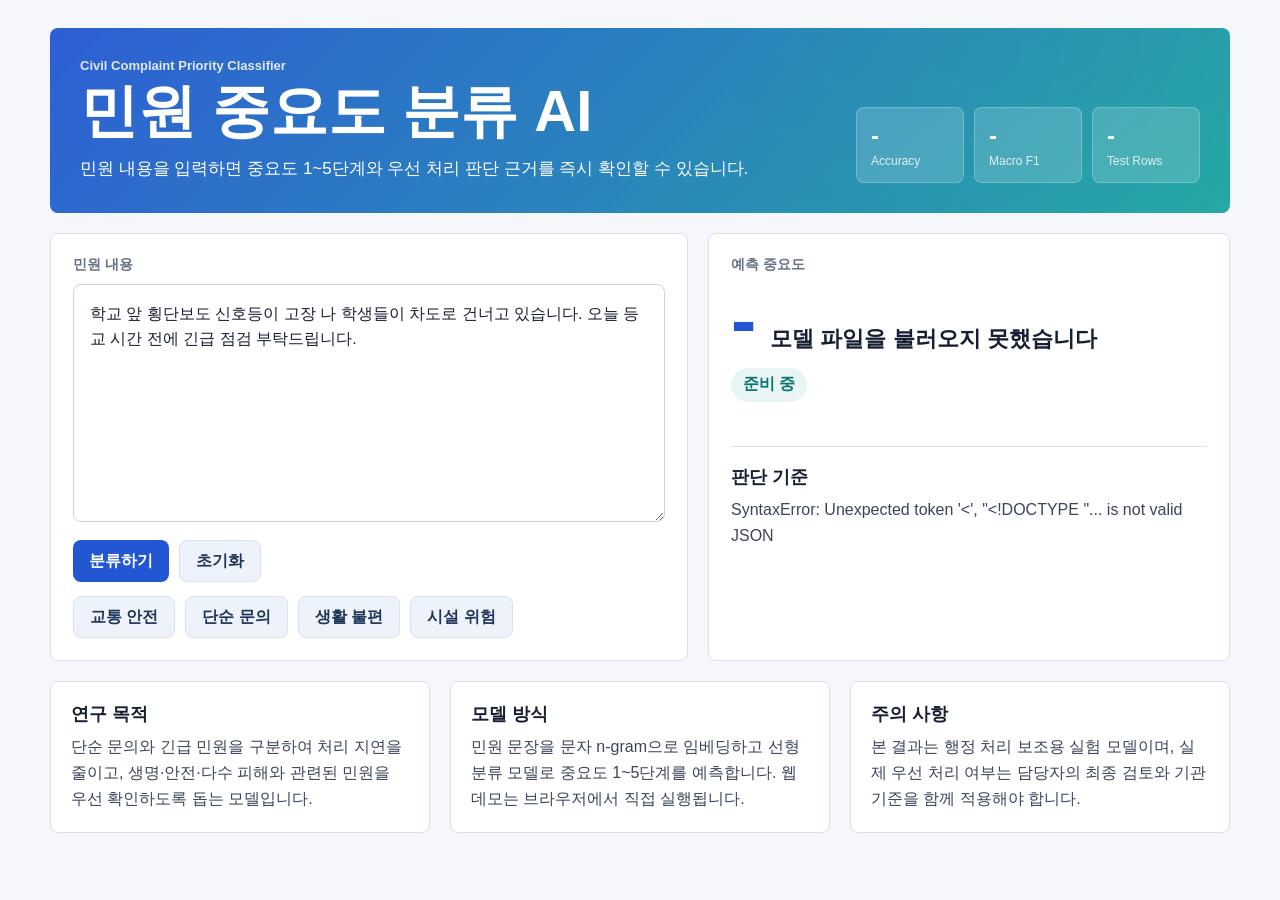
==== web/index.html @ fb6d1171 "Build complaint priority classifier project" ====
<!doctype html>
<html lang="ko">
  <head>
    <meta charset="utf-8" />
    <meta name="viewport" content="width=device-width, initial-scale=1" />
    <title>민원 중요도 분류 AI</title>
    <link rel="stylesheet" href="styles.css" />
  </head>
  <body>
    <main class="shell">
      <section class="hero" aria-labelledby="page-title">
        <div>
          <p class="eyebrow">Civil Complaint Priority Classifier</p>
          <h1 id="page-title">민원 중요도 분류 AI</h1>
          <p class="summary">
            민원 내용을 입력하면 중요도 1~5단계와 우선 처리 판단 근거를 즉시 확인할 수 있습니다.
          </p>
        </div>
        <div class="metric-strip" aria-label="모델 성능 요약">
          <div>
            <strong id="metric-accuracy">-</strong>
            <span>Accuracy</span>
          </div>
          <div>
            <strong id="metric-f1">-</strong>
            <span>Macro F1</span>
          </div>
          <div>
            <strong id="metric-rows">-</strong>
            <span>Test Rows</span>
          </div>
        </div>
      </section>

      <section class="workspace" aria-label="민원 분류 테스트">
        <div class="input-pane">
          <label for="complaint-text">민원 내용</label>
          <textarea id="complaint-text" rows="8">학교 앞 횡단보도 신호등이 고장 나 학생들이 차도로 건너고 있습니다. 오늘 등교 시간 전에 긴급 점검 부탁드립니다.</textarea>
          <div class="actions">
            <button id="predict-button" type="button">분류하기</button>
            <button class="ghost" id="clear-button" type="button">초기화</button>
          </div>
          <div class="examples" aria-label="예시 민원">
            <button type="button" data-example="도로 중앙분리대가 파손되어 차량이 급정거하고 있습니다. 야간 사고 위험이 커서 즉시 조치가 필요합니다.">교통 안전</button>
            <button type="button" data-example="과태료 납부 기한과 납부 방법이 궁금합니다. 어디에서 확인할 수 있나요?">단순 문의</button>
            <button type="button" data-example="아파트 단지 옆 공사장에서 새벽마다 소음과 먼지가 심합니다. 여러 세대가 반복적으로 피해를 겪고 있습니다.">생활 불편</button>
            <button type="button" data-example="하천 산책로 난간이 흔들리고 일부가 떨어져 있습니다. 어린이와 노인이 자주 이용하는 길이라 빠른 보수가 필요합니다.">시설 위험</button>
          </div>
        </div>

        <div class="result-pane" aria-live="polite">
          <p class="result-label">예측 중요도</p>
          <div class="score-row">
            <strong id="result-score">-</strong>
            <span id="result-title">모델을 불러오는 중</span>
          </div>
          <div id="priority-badge" class="priority-badge">준비 중</div>
          <ol class="probabilities" id="probabilities"></ol>
          <div class="basis">
            <h2>판단 기준</h2>
            <p id="basis-text">입력 문장을 분석하면 기준 설명이 표시됩니다.</p>
          </div>
        </div>
      </section>

      <section class="reference" aria-label="프로젝트 요약">
        <div>
          <h2>연구 목적</h2>
          <p>단순 문의와 긴급 민원을 구분하여 처리 지연을 줄이고, 생명·안전·다수 피해와 관련된 민원을 우선 확인하도록 돕는 모델입니다.</p>
        </div>
        <div>
          <h2>모델 방식</h2>
          <p>민원 문장을 문자 n-gram으로 임베딩하고 선형 분류 모델로 중요도 1~5단계를 예측합니다. 웹 데모는 브라우저에서 직접 실행됩니다.</p>
        </div>
        <div>
          <h2>주의 사항</h2>
          <p>본 결과는 행정 처리 보조용 실험 모델이며, 실제 우선 처리 여부는 담당자의 최종 검토와 기관 기준을 함께 적용해야 합니다.</p>
        </div>
      </section>
    </main>
    <script src="app.js"></script>
  </body>
</html>
---- web/styles.css ----
:root {
  color-scheme: light;
  --ink: #172033;
  --muted: #647084;
  --line: #d9e1ec;
  --blue: #2256d2;
  --teal: #0f9f9a;
  --amber: #b7791f;
  --red: #c2413d;
  --surface: #ffffff;
  --wash: #f5f7fb;
  font-family: "Segoe UI", "Malgun Gothic", Arial, sans-serif;
}

* {
  box-sizing: border-box;
}

body {
  margin: 0;
  background: var(--wash);
  color: var(--ink);
}

.shell {
  width: min(1180px, calc(100% - 32px));
  margin: 0 auto;
  padding: 28px 0 40px;
}

.hero {
  display: grid;
  grid-template-columns: 1fr auto;
  gap: 24px;
  align-items: end;
  padding: 30px;
  color: #fff;
  background:
    linear-gradient(135deg, rgba(34, 86, 210, 0.95), rgba(15, 159, 154, 0.9)),
    radial-gradient(circle at 80% 20%, rgba(255, 255, 255, 0.22), transparent 28%);
  border-radius: 8px;
}

.eyebrow {
  margin: 0 0 8px;
  font-size: 13px;
  font-weight: 700;
  letter-spacing: 0;
  opacity: 0.86;
}

h1 {
  margin: 0;
  font-size: clamp(34px, 5vw, 58px);
  line-height: 1.04;
  letter-spacing: 0;
}

.summary {
  max-width: 680px;
  margin: 14px 0 0;
  font-size: 17px;
  line-height: 1.6;
}

.metric-strip {
  display: grid;
  grid-template-columns: repeat(3, minmax(92px, 1fr));
  gap: 10px;
}

.metric-strip div {
  min-width: 108px;
  padding: 14px;
  background: rgba(255, 255, 255, 0.16);
  border: 1px solid rgba(255, 255, 255, 0.22);
  border-radius: 8px;
}

.metric-strip strong,
.metric-strip span {
  display: block;
}

.metric-strip strong {
  font-size: 24px;
}

.metric-strip span {
  margin-top: 4px;
  font-size: 12px;
  opacity: 0.84;
}

.workspace {
  display: grid;
  grid-template-columns: minmax(0, 1.1fr) minmax(320px, 0.9fr);
  gap: 20px;
  margin-top: 20px;
}

.input-pane,
.result-pane,
.reference > div {
  background: var(--surface);
  border: 1px solid var(--line);
  border-radius: 8px;
}

.input-pane,
.result-pane {
  padding: 22px;
}

label,
.result-label {
  display: block;
  margin: 0 0 10px;
  color: var(--muted);
  font-size: 14px;
  font-weight: 700;
}

textarea {
  width: 100%;
  min-height: 210px;
  resize: vertical;
  padding: 16px;
  border: 1px solid #c8d2df;
  border-radius: 8px;
  color: var(--ink);
  font: inherit;
  line-height: 1.6;
}

textarea:focus {
  outline: 3px solid rgba(34, 86, 210, 0.16);
  border-color: var(--blue);
}

.actions,
.examples {
  display: flex;
  flex-wrap: wrap;
  gap: 10px;
  margin-top: 14px;
}

button {
  min-height: 42px;
  padding: 0 16px;
  border: 0;
  border-radius: 8px;
  background: var(--blue);
  color: #fff;
  font: inherit;
  font-weight: 700;
  cursor: pointer;
}

button:hover {
  filter: brightness(0.96);
}

button.ghost,
.examples button {
  background: #eef3fb;
  color: #203657;
  border: 1px solid #d7e1ef;
}

.score-row {
  display: flex;
  align-items: baseline;
  gap: 14px;
  margin-bottom: 12px;
}

#result-score {
  font-size: 76px;
  line-height: 0.95;
  color: var(--blue);
}

#result-title {
  font-size: 22px;
  font-weight: 800;
}

.priority-badge {
  display: inline-flex;
  align-items: center;
  min-height: 34px;
  padding: 0 12px;
  border-radius: 999px;
  background: #e8f5f4;
  color: #08736f;
  font-weight: 800;
}

.probabilities {
  display: grid;
  gap: 9px;
  margin: 22px 0;
  padding: 0;
  list-style: none;
}

.probabilities li {
  display: grid;
  grid-template-columns: 80px 1fr 58px;
  gap: 10px;
  align-items: center;
  font-size: 14px;
}

.bar {
  height: 10px;
  overflow: hidden;
  border-radius: 999px;
  background: #e9eef6;
}

.bar span {
  display: block;
  height: 100%;
  width: 0;
  border-radius: inherit;
  background: linear-gradient(90deg, var(--teal), var(--blue));
}

.basis {
  padding-top: 18px;
  border-top: 1px solid var(--line);
}

h2 {
  margin: 0 0 8px;
  font-size: 18px;
  letter-spacing: 0;
}

.basis p,
.reference p {
  margin: 0;
  color: #39455a;
  line-height: 1.62;
}

.reference {
  display: grid;
  grid-template-columns: repeat(3, 1fr);
  gap: 20px;
  margin-top: 20px;
}

.reference > div {
  padding: 20px;
}

@media (max-width: 860px) {
  .hero,
  .workspace,
  .reference {
    grid-template-columns: 1fr;
  }

  .metric-strip {
    width: 100%;
  }

  #result-score {
    font-size: 62px;
  }
}
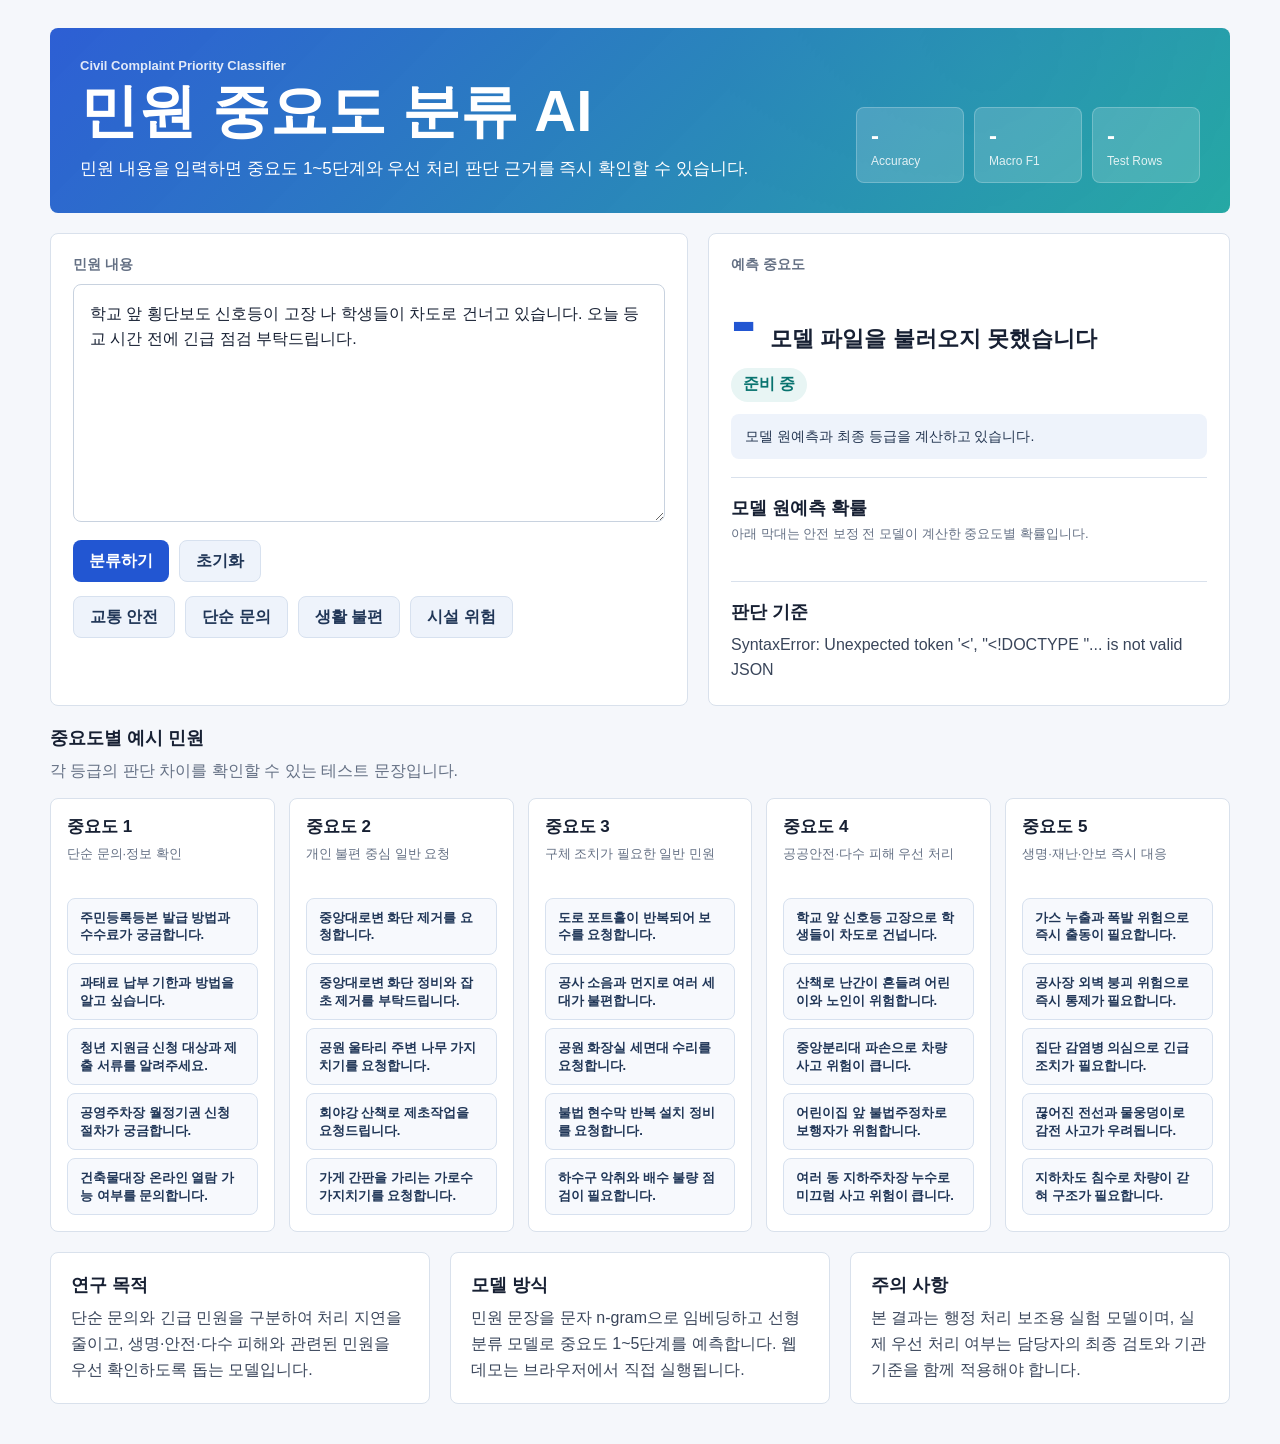
==== commit 0a69e79a: "Clarify web priority adjustment and add examples" ====
--- a/web/index.html
+++ b/web/index.html
@@ -55,10 +55,83 @@
             <span id="result-title">모델을 불러오는 중</span>
           </div>
           <div id="priority-badge" class="priority-badge">준비 중</div>
+          <p id="adjustment-note" class="adjustment-note">모델 원예측과 최종 등급을 계산하고 있습니다.</p>
+          <div class="probability-heading">
+            <h2>모델 원예측 확률</h2>
+            <p>아래 막대는 안전 보정 전 모델이 계산한 중요도별 확률입니다.</p>
+          </div>
           <ol class="probabilities" id="probabilities"></ol>
           <div class="basis">
             <h2>판단 기준</h2>
             <p id="basis-text">입력 문장을 분석하면 기준 설명이 표시됩니다.</p>
+          </div>
+        </div>
+      </section>
+
+      <section class="example-library" aria-label="중요도별 예시 민원">
+        <div class="section-heading">
+          <h2>중요도별 예시 민원</h2>
+          <p>각 등급의 판단 차이를 확인할 수 있는 테스트 문장입니다.</p>
+        </div>
+        <div class="example-grid">
+          <div class="example-group">
+            <h3>중요도 1</h3>
+            <p>단순 문의·정보 확인</p>
+            <div class="example-list">
+              <button type="button" data-example="주민등록등본 인터넷 발급 방법과 수수료가 궁금합니다.">주민등록등본 발급 방법과 수수료가 궁금합니다.</button>
+              <button type="button" data-example="과태료 납부 기한과 납부 방법을 어디에서 확인할 수 있나요?">과태료 납부 기한과 방법을 알고 싶습니다.</button>
+              <button type="button" data-example="청년 지원금 신청 대상과 제출 서류를 알려주세요.">청년 지원금 신청 대상과 제출 서류를 알려주세요.</button>
+              <button type="button" data-example="공영주차장 월정기권 신청 절차가 궁금합니다.">공영주차장 월정기권 신청 절차가 궁금합니다.</button>
+              <button type="button" data-example="건축물대장 열람은 온라인으로 가능한가요?">건축물대장 온라인 열람 가능 여부를 문의합니다.</button>
+            </div>
+          </div>
+
+          <div class="example-group">
+            <h3>중요도 2</h3>
+            <p>개인 불편 중심 일반 요청</p>
+            <div class="example-list">
+              <button type="button" data-example="중앙대로변 화단 제거해주세요.">중앙대로변 화단 제거를 요청합니다.</button>
+              <button type="button" data-example="중앙대로변 화단 정비와 잡초 제거를 부탁드립니다.">중앙대로변 화단 정비와 잡초 제거를 부탁드립니다.</button>
+              <button type="button" data-example="공원 울타리 주변 나무 가지치기를 요청합니다.">공원 울타리 주변 나무 가지치기를 요청합니다.</button>
+              <button type="button" data-example="회야강 산책로 제초작업을 요청드립니다.">회야강 산책로 제초작업을 요청드립니다.</button>
+              <button type="button" data-example="가게 간판이 가로수에 가려 잘 보이지 않습니다. 가지치기 요청드립니다.">가게 간판을 가리는 가로수 가지치기를 요청합니다.</button>
+            </div>
+          </div>
+
+          <div class="example-group">
+            <h3>중요도 3</h3>
+            <p>구체 조치가 필요한 일반 민원</p>
+            <div class="example-list">
+              <button type="button" data-example="도로 포트홀이 반복적으로 생겨 차량 통행이 불편합니다. 보수 요청합니다.">도로 포트홀이 반복되어 보수를 요청합니다.</button>
+              <button type="button" data-example="아파트 옆 공사 소음과 먼지 때문에 여러 세대가 불편을 겪고 있습니다.">공사 소음과 먼지로 여러 세대가 불편합니다.</button>
+              <button type="button" data-example="공원 화장실 세면대가 계속 고장 나 이용이 어렵습니다. 수리 부탁드립니다.">공원 화장실 세면대 수리를 요청합니다.</button>
+              <button type="button" data-example="불법 현수막이 계속 설치되어 도시 미관과 보행에 불편을 줍니다. 정비 바랍니다.">불법 현수막 반복 설치 정비를 요청합니다.</button>
+              <button type="button" data-example="하수구 악취와 배수 불량이 반복되어 점검이 필요합니다.">하수구 악취와 배수 불량 점검이 필요합니다.</button>
+            </div>
+          </div>
+
+          <div class="example-group">
+            <h3>중요도 4</h3>
+            <p>공공안전·다수 피해 우선 처리</p>
+            <div class="example-list">
+              <button type="button" data-example="학교 앞 횡단보도 신호등이 고장 나 학생들이 차도로 건너고 있습니다. 오늘 등교 시간 전에 점검 부탁드립니다.">학교 앞 신호등 고장으로 학생들이 차도로 건넙니다.</button>
+              <button type="button" data-example="하천 산책로 난간이 흔들려 어린이와 노인이 넘어질 위험이 있습니다. 빠른 보수 요청합니다.">산책로 난간이 흔들려 어린이와 노인이 위험합니다.</button>
+              <button type="button" data-example="도로 중앙분리대가 파손되어 차량이 급정거하고 있습니다. 야간 사고 위험이 커서 즉시 조치가 필요합니다.">중앙분리대 파손으로 차량 사고 위험이 큽니다.</button>
+              <button type="button" data-example="어린이집 앞 불법주정차 때문에 보행자가 차도로 밀려 사고 위험이 큽니다.">어린이집 앞 불법주정차로 보행자가 위험합니다.</button>
+              <button type="button" data-example="아파트 여러 동에서 지하주차장 누수가 반복되어 미끄럼 사고 위험이 큽니다.">여러 동 지하주차장 누수로 미끄럼 사고 위험이 큽니다.</button>
+            </div>
+          </div>
+
+          <div class="example-group">
+            <h3>중요도 5</h3>
+            <p>생명·재난·안보 즉시 대응</p>
+            <div class="example-list">
+              <button type="button" data-example="상가 건물에서 가스 냄새가 나고 누출이 의심됩니다. 폭발 위험이 있어 즉시 출동 요청합니다.">가스 누출과 폭발 위험으로 즉시 출동이 필요합니다.</button>
+              <button type="button" data-example="공사장 외벽이 붕괴될 것처럼 기울어 보이고 사람들이 아래를 지나갑니다. 즉시 통제해 주세요.">공사장 외벽 붕괴 위험으로 즉시 통제가 필요합니다.</button>
+              <button type="button" data-example="집단 식중독 의심 증상이 여러 명에게 발생했습니다. 감염병 신고와 긴급 조치가 필요합니다.">집단 감염병 의심으로 긴급 조치가 필요합니다.</button>
+              <button type="button" data-example="도로에 전선이 끊어져 물웅덩이에 닿아 있습니다. 감전 사고가 우려됩니다.">끊어진 전선과 물웅덩이로 감전 사고가 우려됩니다.</button>
+              <button type="button" data-example="지하차도가 갑자기 침수되어 차량이 갇혀 있습니다. 구조 요청이 필요합니다.">지하차도 침수로 차량이 갇혀 구조가 필요합니다.</button>
+            </div>
           </div>
         </div>
       </section>
--- a/web/styles.css
+++ b/web/styles.css
@@ -101,6 +101,7 @@
 
 .input-pane,
 .result-pane,
+.example-group,
 .reference > div {
   background: var(--surface);
   border: 1px solid var(--line);
@@ -198,20 +199,61 @@
   font-weight: 800;
 }
 
+.adjustment-note {
+  margin: 12px 0 0;
+  padding: 12px 14px;
+  border-radius: 8px;
+  background: #eef3fb;
+  color: #243651;
+  font-size: 14px;
+  line-height: 1.55;
+}
+
+.adjustment-note.is-adjusted {
+  background: #fff6df;
+  color: #73460d;
+}
+
+.probability-heading {
+  margin-top: 18px;
+  padding-top: 18px;
+  border-top: 1px solid var(--line);
+}
+
+.probability-heading h2 {
+  margin-bottom: 4px;
+}
+
+.probability-heading p {
+  margin: 0;
+  color: var(--muted);
+  font-size: 13px;
+  line-height: 1.55;
+}
+
 .probabilities {
   display: grid;
   gap: 9px;
-  margin: 22px 0;
+  margin: 14px 0 22px;
   padding: 0;
   list-style: none;
 }
 
 .probabilities li {
   display: grid;
-  grid-template-columns: 80px 1fr 58px;
+  grid-template-columns: 132px 1fr 58px;
   gap: 10px;
   align-items: center;
   font-size: 14px;
+}
+
+.probabilities li.is-model-top {
+  font-weight: 800;
+}
+
+.probabilities li.is-final:not(.is-model-top) {
+  color: #8a4f08;
+  font-weight: 800;
 }
 
 .bar {
@@ -234,6 +276,16 @@
   border-top: 1px solid var(--line);
 }
 
+.section-heading {
+  margin-bottom: 14px;
+}
+
+.section-heading p {
+  margin: 0;
+  color: var(--muted);
+  line-height: 1.6;
+}
+
 h2 {
   margin: 0 0 8px;
   font-size: 18px;
@@ -254,6 +306,51 @@
   margin-top: 20px;
 }
 
+.example-library {
+  margin-top: 20px;
+}
+
+.example-grid {
+  display: grid;
+  grid-template-columns: repeat(5, minmax(0, 1fr));
+  gap: 14px;
+}
+
+.example-group {
+  padding: 16px;
+}
+
+.example-group h3 {
+  margin: 0;
+  font-size: 17px;
+  letter-spacing: 0;
+}
+
+.example-group p {
+  min-height: 42px;
+  margin: 6px 0 12px;
+  color: var(--muted);
+  font-size: 13px;
+  line-height: 1.5;
+}
+
+.example-list {
+  display: grid;
+  gap: 8px;
+}
+
+.example-list button {
+  min-height: 48px;
+  padding: 10px 12px;
+  background: #f7f9fd;
+  color: #203657;
+  border: 1px solid #d7e1ef;
+  text-align: left;
+  font-size: 13px;
+  font-weight: 700;
+  line-height: 1.35;
+}
+
 .reference > div {
   padding: 20px;
 }
@@ -261,6 +358,7 @@
 @media (max-width: 860px) {
   .hero,
   .workspace,
+  .example-grid,
   .reference {
     grid-template-columns: 1fr;
   }
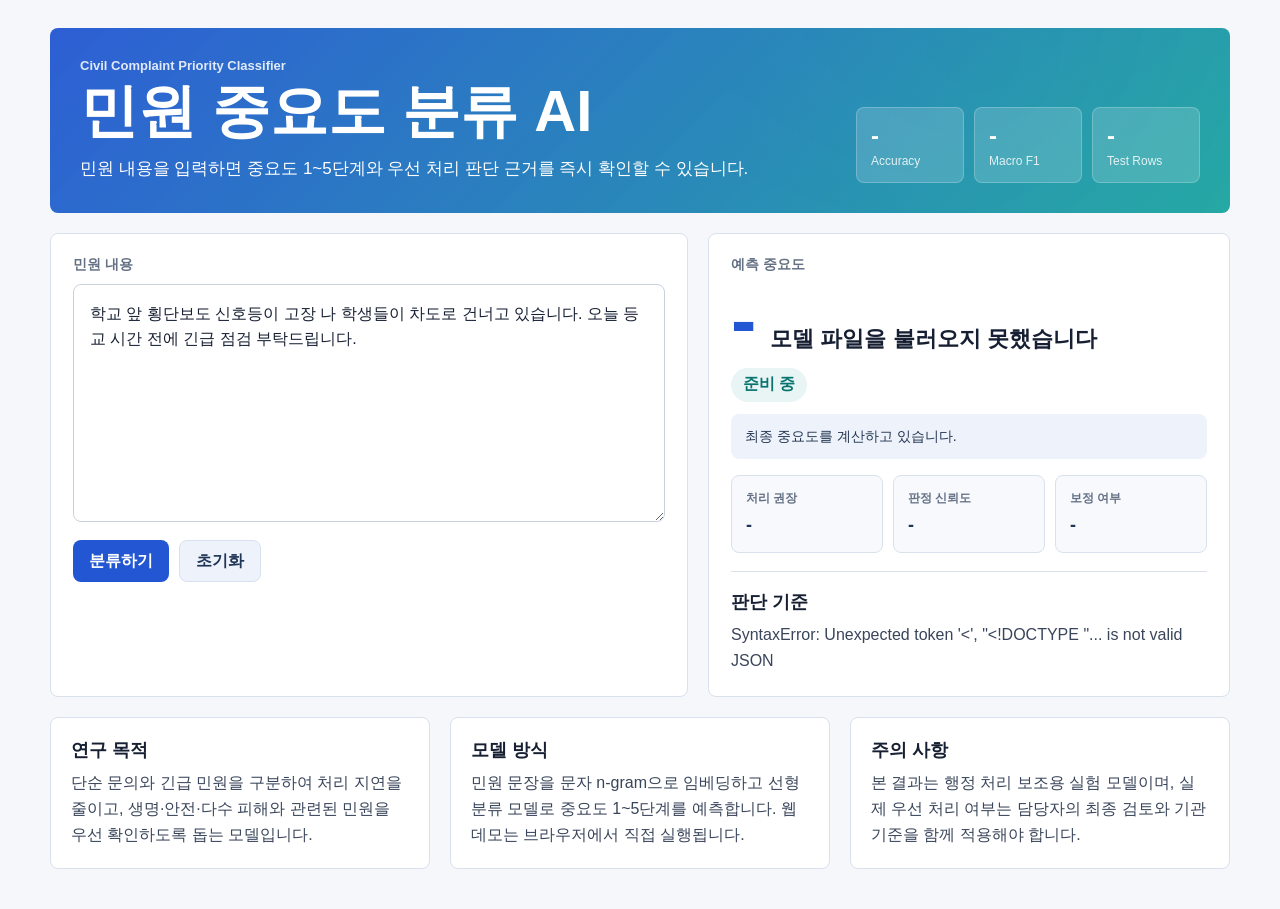
==== commit 87c9ccf0: "Simplify web prediction display" ====
--- a/web/index.html
+++ b/web/index.html
@@ -40,12 +40,6 @@
             <button id="predict-button" type="button">분류하기</button>
             <button class="ghost" id="clear-button" type="button">초기화</button>
           </div>
-          <div class="examples" aria-label="예시 민원">
-            <button type="button" data-example="도로 중앙분리대가 파손되어 차량이 급정거하고 있습니다. 야간 사고 위험이 커서 즉시 조치가 필요합니다.">교통 안전</button>
-            <button type="button" data-example="과태료 납부 기한과 납부 방법이 궁금합니다. 어디에서 확인할 수 있나요?">단순 문의</button>
-            <button type="button" data-example="아파트 단지 옆 공사장에서 새벽마다 소음과 먼지가 심합니다. 여러 세대가 반복적으로 피해를 겪고 있습니다.">생활 불편</button>
-            <button type="button" data-example="하천 산책로 난간이 흔들리고 일부가 떨어져 있습니다. 어린이와 노인이 자주 이용하는 길이라 빠른 보수가 필요합니다.">시설 위험</button>
-          </div>
         </div>
 
         <div class="result-pane" aria-live="polite">
@@ -55,83 +49,24 @@
             <span id="result-title">모델을 불러오는 중</span>
           </div>
           <div id="priority-badge" class="priority-badge">준비 중</div>
-          <p id="adjustment-note" class="adjustment-note">모델 원예측과 최종 등급을 계산하고 있습니다.</p>
-          <div class="probability-heading">
-            <h2>모델 원예측 확률</h2>
-            <p>아래 막대는 안전 보정 전 모델이 계산한 중요도별 확률입니다.</p>
+          <p id="adjustment-note" class="adjustment-note">최종 중요도를 계산하고 있습니다.</p>
+          <div class="result-metrics" aria-label="분류 보조 지표">
+            <div>
+              <span>처리 권장</span>
+              <strong id="metric-action">-</strong>
+            </div>
+            <div>
+              <span>판정 신뢰도</span>
+              <strong id="metric-confidence">-</strong>
+            </div>
+            <div>
+              <span>보정 여부</span>
+              <strong id="metric-adjusted">-</strong>
+            </div>
           </div>
-          <ol class="probabilities" id="probabilities"></ol>
           <div class="basis">
             <h2>판단 기준</h2>
             <p id="basis-text">입력 문장을 분석하면 기준 설명이 표시됩니다.</p>
-          </div>
-        </div>
-      </section>
-
-      <section class="example-library" aria-label="중요도별 예시 민원">
-        <div class="section-heading">
-          <h2>중요도별 예시 민원</h2>
-          <p>각 등급의 판단 차이를 확인할 수 있는 테스트 문장입니다.</p>
-        </div>
-        <div class="example-grid">
-          <div class="example-group">
-            <h3>중요도 1</h3>
-            <p>단순 문의·정보 확인</p>
-            <div class="example-list">
-              <button type="button" data-example="주민등록등본 인터넷 발급 방법과 수수료가 궁금합니다.">주민등록등본 발급 방법과 수수료가 궁금합니다.</button>
-              <button type="button" data-example="과태료 납부 기한과 납부 방법을 어디에서 확인할 수 있나요?">과태료 납부 기한과 방법을 알고 싶습니다.</button>
-              <button type="button" data-example="청년 지원금 신청 대상과 제출 서류를 알려주세요.">청년 지원금 신청 대상과 제출 서류를 알려주세요.</button>
-              <button type="button" data-example="공영주차장 월정기권 신청 절차가 궁금합니다.">공영주차장 월정기권 신청 절차가 궁금합니다.</button>
-              <button type="button" data-example="건축물대장 열람은 온라인으로 가능한가요?">건축물대장 온라인 열람 가능 여부를 문의합니다.</button>
-            </div>
-          </div>
-
-          <div class="example-group">
-            <h3>중요도 2</h3>
-            <p>개인 불편 중심 일반 요청</p>
-            <div class="example-list">
-              <button type="button" data-example="중앙대로변 화단 제거해주세요.">중앙대로변 화단 제거를 요청합니다.</button>
-              <button type="button" data-example="중앙대로변 화단 정비와 잡초 제거를 부탁드립니다.">중앙대로변 화단 정비와 잡초 제거를 부탁드립니다.</button>
-              <button type="button" data-example="공원 울타리 주변 나무 가지치기를 요청합니다.">공원 울타리 주변 나무 가지치기를 요청합니다.</button>
-              <button type="button" data-example="회야강 산책로 제초작업을 요청드립니다.">회야강 산책로 제초작업을 요청드립니다.</button>
-              <button type="button" data-example="가게 간판이 가로수에 가려 잘 보이지 않습니다. 가지치기 요청드립니다.">가게 간판을 가리는 가로수 가지치기를 요청합니다.</button>
-            </div>
-          </div>
-
-          <div class="example-group">
-            <h3>중요도 3</h3>
-            <p>구체 조치가 필요한 일반 민원</p>
-            <div class="example-list">
-              <button type="button" data-example="도로 포트홀이 반복적으로 생겨 차량 통행이 불편합니다. 보수 요청합니다.">도로 포트홀이 반복되어 보수를 요청합니다.</button>
-              <button type="button" data-example="아파트 옆 공사 소음과 먼지 때문에 여러 세대가 불편을 겪고 있습니다.">공사 소음과 먼지로 여러 세대가 불편합니다.</button>
-              <button type="button" data-example="공원 화장실 세면대가 계속 고장 나 이용이 어렵습니다. 수리 부탁드립니다.">공원 화장실 세면대 수리를 요청합니다.</button>
-              <button type="button" data-example="불법 현수막이 계속 설치되어 도시 미관과 보행에 불편을 줍니다. 정비 바랍니다.">불법 현수막 반복 설치 정비를 요청합니다.</button>
-              <button type="button" data-example="하수구 악취와 배수 불량이 반복되어 점검이 필요합니다.">하수구 악취와 배수 불량 점검이 필요합니다.</button>
-            </div>
-          </div>
-
-          <div class="example-group">
-            <h3>중요도 4</h3>
-            <p>공공안전·다수 피해 우선 처리</p>
-            <div class="example-list">
-              <button type="button" data-example="학교 앞 횡단보도 신호등이 고장 나 학생들이 차도로 건너고 있습니다. 오늘 등교 시간 전에 점검 부탁드립니다.">학교 앞 신호등 고장으로 학생들이 차도로 건넙니다.</button>
-              <button type="button" data-example="하천 산책로 난간이 흔들려 어린이와 노인이 넘어질 위험이 있습니다. 빠른 보수 요청합니다.">산책로 난간이 흔들려 어린이와 노인이 위험합니다.</button>
-              <button type="button" data-example="도로 중앙분리대가 파손되어 차량이 급정거하고 있습니다. 야간 사고 위험이 커서 즉시 조치가 필요합니다.">중앙분리대 파손으로 차량 사고 위험이 큽니다.</button>
-              <button type="button" data-example="어린이집 앞 불법주정차 때문에 보행자가 차도로 밀려 사고 위험이 큽니다.">어린이집 앞 불법주정차로 보행자가 위험합니다.</button>
-              <button type="button" data-example="아파트 여러 동에서 지하주차장 누수가 반복되어 미끄럼 사고 위험이 큽니다.">여러 동 지하주차장 누수로 미끄럼 사고 위험이 큽니다.</button>
-            </div>
-          </div>
-
-          <div class="example-group">
-            <h3>중요도 5</h3>
-            <p>생명·재난·안보 즉시 대응</p>
-            <div class="example-list">
-              <button type="button" data-example="상가 건물에서 가스 냄새가 나고 누출이 의심됩니다. 폭발 위험이 있어 즉시 출동 요청합니다.">가스 누출과 폭발 위험으로 즉시 출동이 필요합니다.</button>
-              <button type="button" data-example="공사장 외벽이 붕괴될 것처럼 기울어 보이고 사람들이 아래를 지나갑니다. 즉시 통제해 주세요.">공사장 외벽 붕괴 위험으로 즉시 통제가 필요합니다.</button>
-              <button type="button" data-example="집단 식중독 의심 증상이 여러 명에게 발생했습니다. 감염병 신고와 긴급 조치가 필요합니다.">집단 감염병 의심으로 긴급 조치가 필요합니다.</button>
-              <button type="button" data-example="도로에 전선이 끊어져 물웅덩이에 닿아 있습니다. 감전 사고가 우려됩니다.">끊어진 전선과 물웅덩이로 감전 사고가 우려됩니다.</button>
-              <button type="button" data-example="지하차도가 갑자기 침수되어 차량이 갇혀 있습니다. 구조 요청이 필요합니다.">지하차도 침수로 차량이 갇혀 구조가 필요합니다.</button>
-            </div>
           </div>
         </div>
       </section>
--- a/web/styles.css
+++ b/web/styles.css
@@ -101,7 +101,6 @@
 
 .input-pane,
 .result-pane,
-.example-group,
 .reference > div {
   background: var(--surface);
   border: 1px solid var(--line);
@@ -139,8 +138,7 @@
   border-color: var(--blue);
 }
 
-.actions,
-.examples {
+.actions {
   display: flex;
   flex-wrap: wrap;
   gap: 10px;
@@ -164,7 +162,7 @@
 }
 
 button.ghost,
-.examples button {
+button.secondary {
   background: #eef3fb;
   color: #203657;
   border: 1px solid #d7e1ef;
@@ -214,76 +212,42 @@
   color: #73460d;
 }
 
-.probability-heading {
+.result-metrics {
+  display: grid;
+  grid-template-columns: repeat(3, minmax(0, 1fr));
+  gap: 10px;
+  margin-top: 16px;
+}
+
+.result-metrics div {
+  min-height: 78px;
+  padding: 14px;
+  border: 1px solid var(--line);
+  border-radius: 8px;
+  background: #f7f9fd;
+}
+
+.result-metrics span,
+.result-metrics strong {
+  display: block;
+}
+
+.result-metrics span {
+  color: var(--muted);
+  font-size: 12px;
+  font-weight: 700;
+}
+
+.result-metrics strong {
+  margin-top: 8px;
+  color: #203657;
+  font-size: 18px;
+}
+
+.basis {
   margin-top: 18px;
   padding-top: 18px;
   border-top: 1px solid var(--line);
-}
-
-.probability-heading h2 {
-  margin-bottom: 4px;
-}
-
-.probability-heading p {
-  margin: 0;
-  color: var(--muted);
-  font-size: 13px;
-  line-height: 1.55;
-}
-
-.probabilities {
-  display: grid;
-  gap: 9px;
-  margin: 14px 0 22px;
-  padding: 0;
-  list-style: none;
-}
-
-.probabilities li {
-  display: grid;
-  grid-template-columns: 132px 1fr 58px;
-  gap: 10px;
-  align-items: center;
-  font-size: 14px;
-}
-
-.probabilities li.is-model-top {
-  font-weight: 800;
-}
-
-.probabilities li.is-final:not(.is-model-top) {
-  color: #8a4f08;
-  font-weight: 800;
-}
-
-.bar {
-  height: 10px;
-  overflow: hidden;
-  border-radius: 999px;
-  background: #e9eef6;
-}
-
-.bar span {
-  display: block;
-  height: 100%;
-  width: 0;
-  border-radius: inherit;
-  background: linear-gradient(90deg, var(--teal), var(--blue));
-}
-
-.basis {
-  padding-top: 18px;
-  border-top: 1px solid var(--line);
-}
-
-.section-heading {
-  margin-bottom: 14px;
-}
-
-.section-heading p {
-  margin: 0;
-  color: var(--muted);
-  line-height: 1.6;
 }
 
 h2 {
@@ -306,51 +270,6 @@
   margin-top: 20px;
 }
 
-.example-library {
-  margin-top: 20px;
-}
-
-.example-grid {
-  display: grid;
-  grid-template-columns: repeat(5, minmax(0, 1fr));
-  gap: 14px;
-}
-
-.example-group {
-  padding: 16px;
-}
-
-.example-group h3 {
-  margin: 0;
-  font-size: 17px;
-  letter-spacing: 0;
-}
-
-.example-group p {
-  min-height: 42px;
-  margin: 6px 0 12px;
-  color: var(--muted);
-  font-size: 13px;
-  line-height: 1.5;
-}
-
-.example-list {
-  display: grid;
-  gap: 8px;
-}
-
-.example-list button {
-  min-height: 48px;
-  padding: 10px 12px;
-  background: #f7f9fd;
-  color: #203657;
-  border: 1px solid #d7e1ef;
-  text-align: left;
-  font-size: 13px;
-  font-weight: 700;
-  line-height: 1.35;
-}
-
 .reference > div {
   padding: 20px;
 }
@@ -358,7 +277,7 @@
 @media (max-width: 860px) {
   .hero,
   .workspace,
-  .example-grid,
+  .result-metrics,
   .reference {
     grid-template-columns: 1fr;
   }
